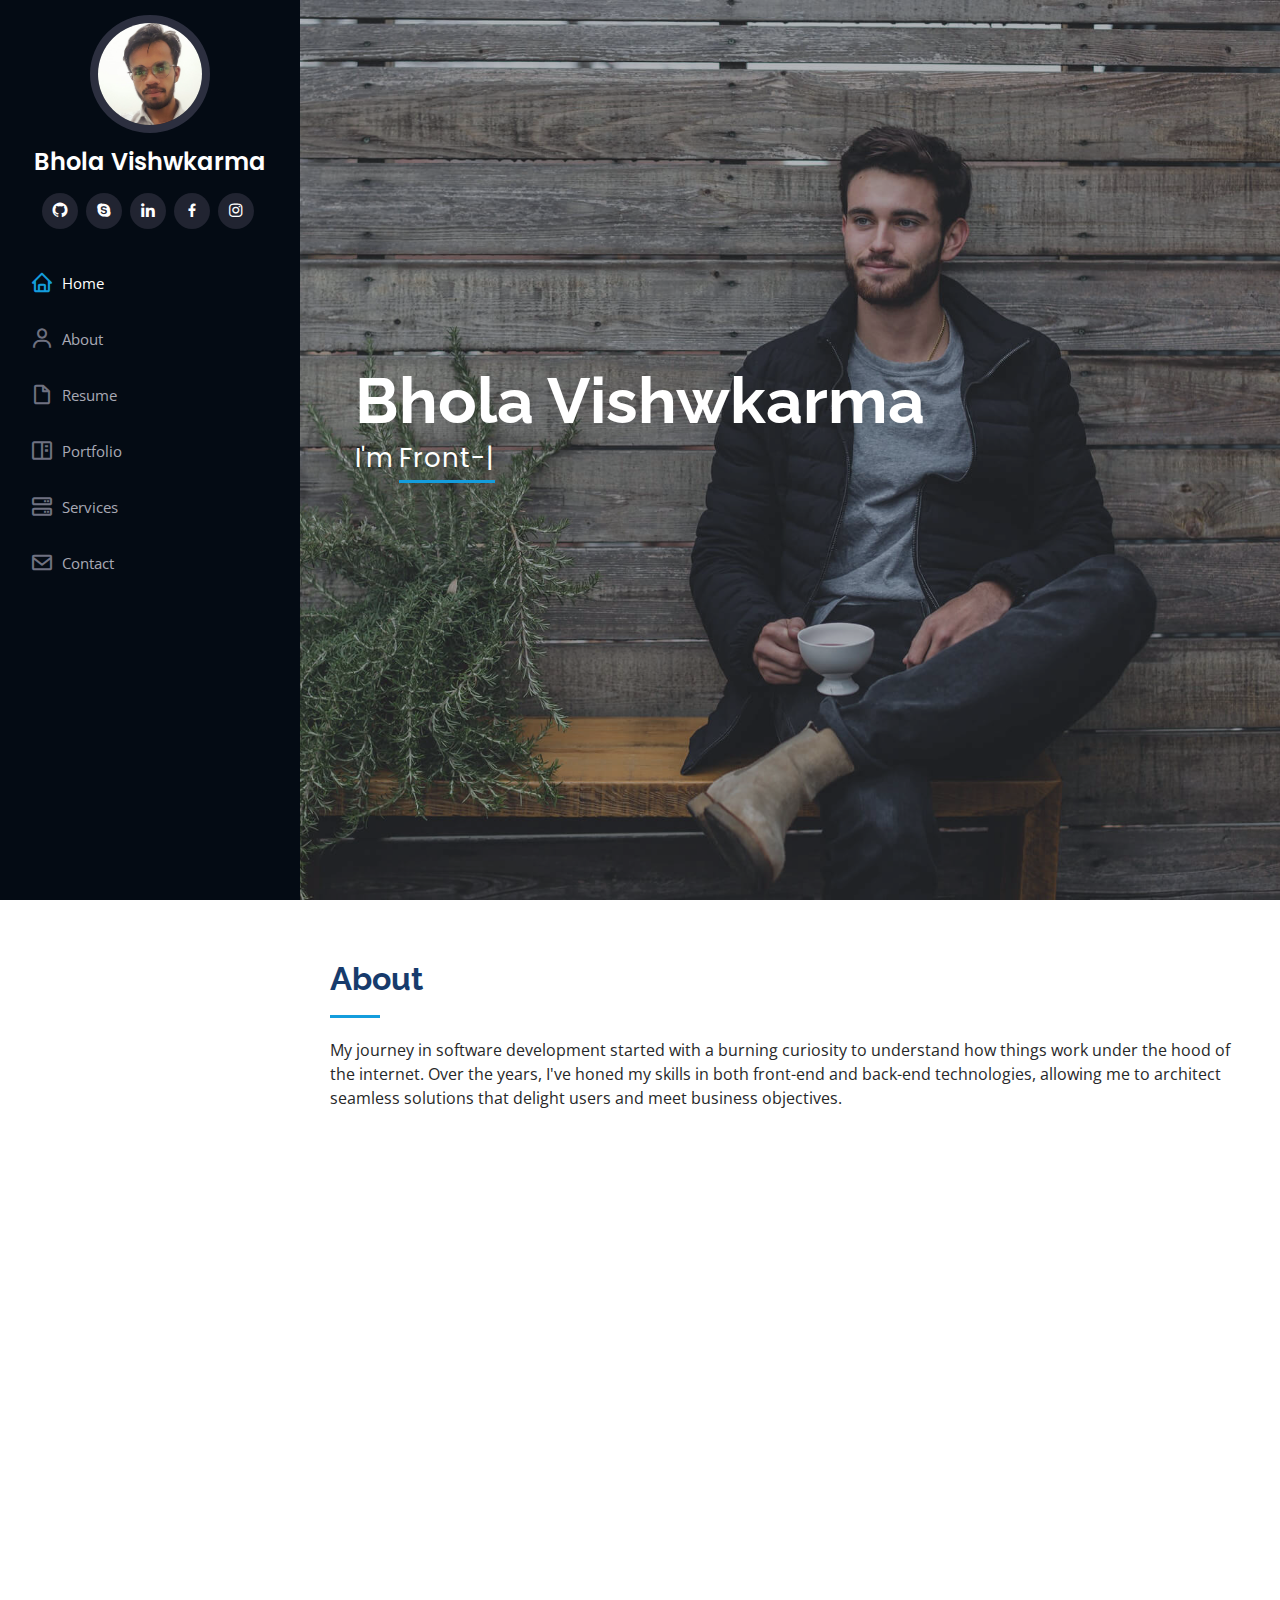
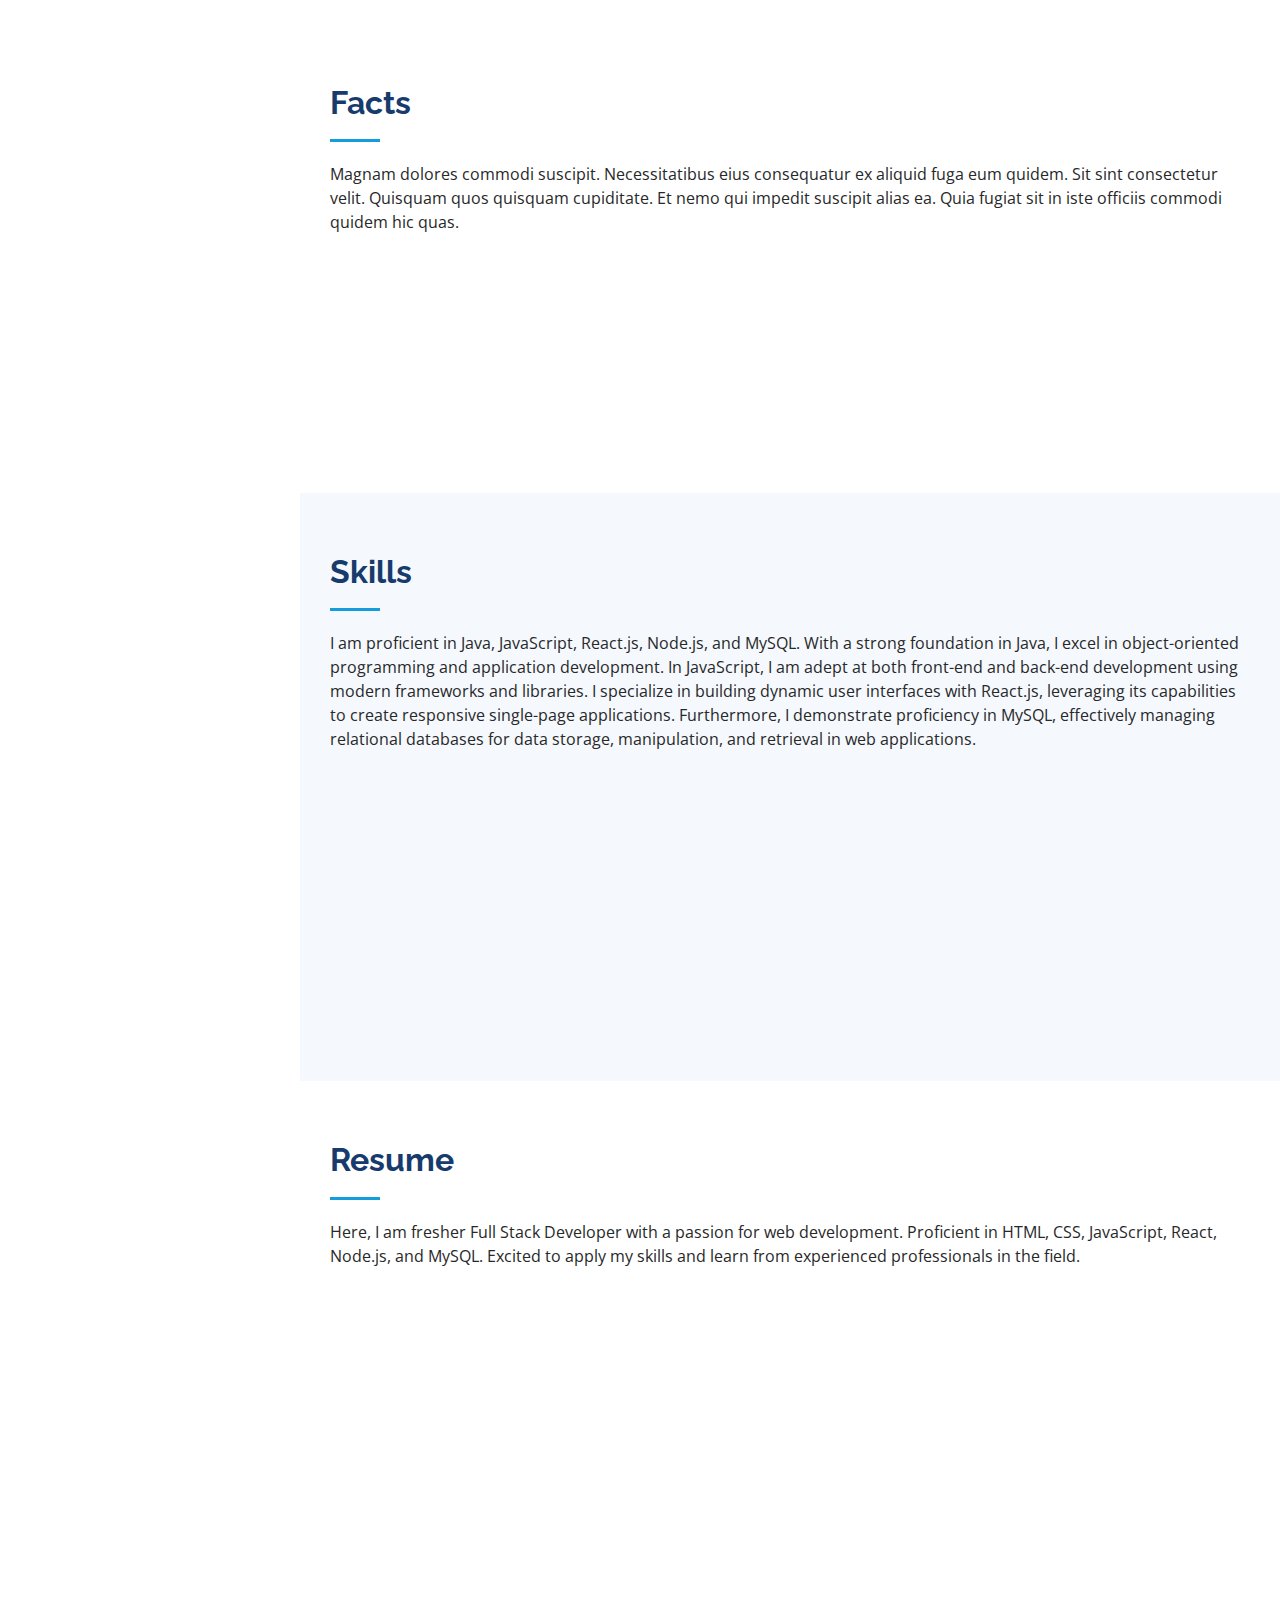
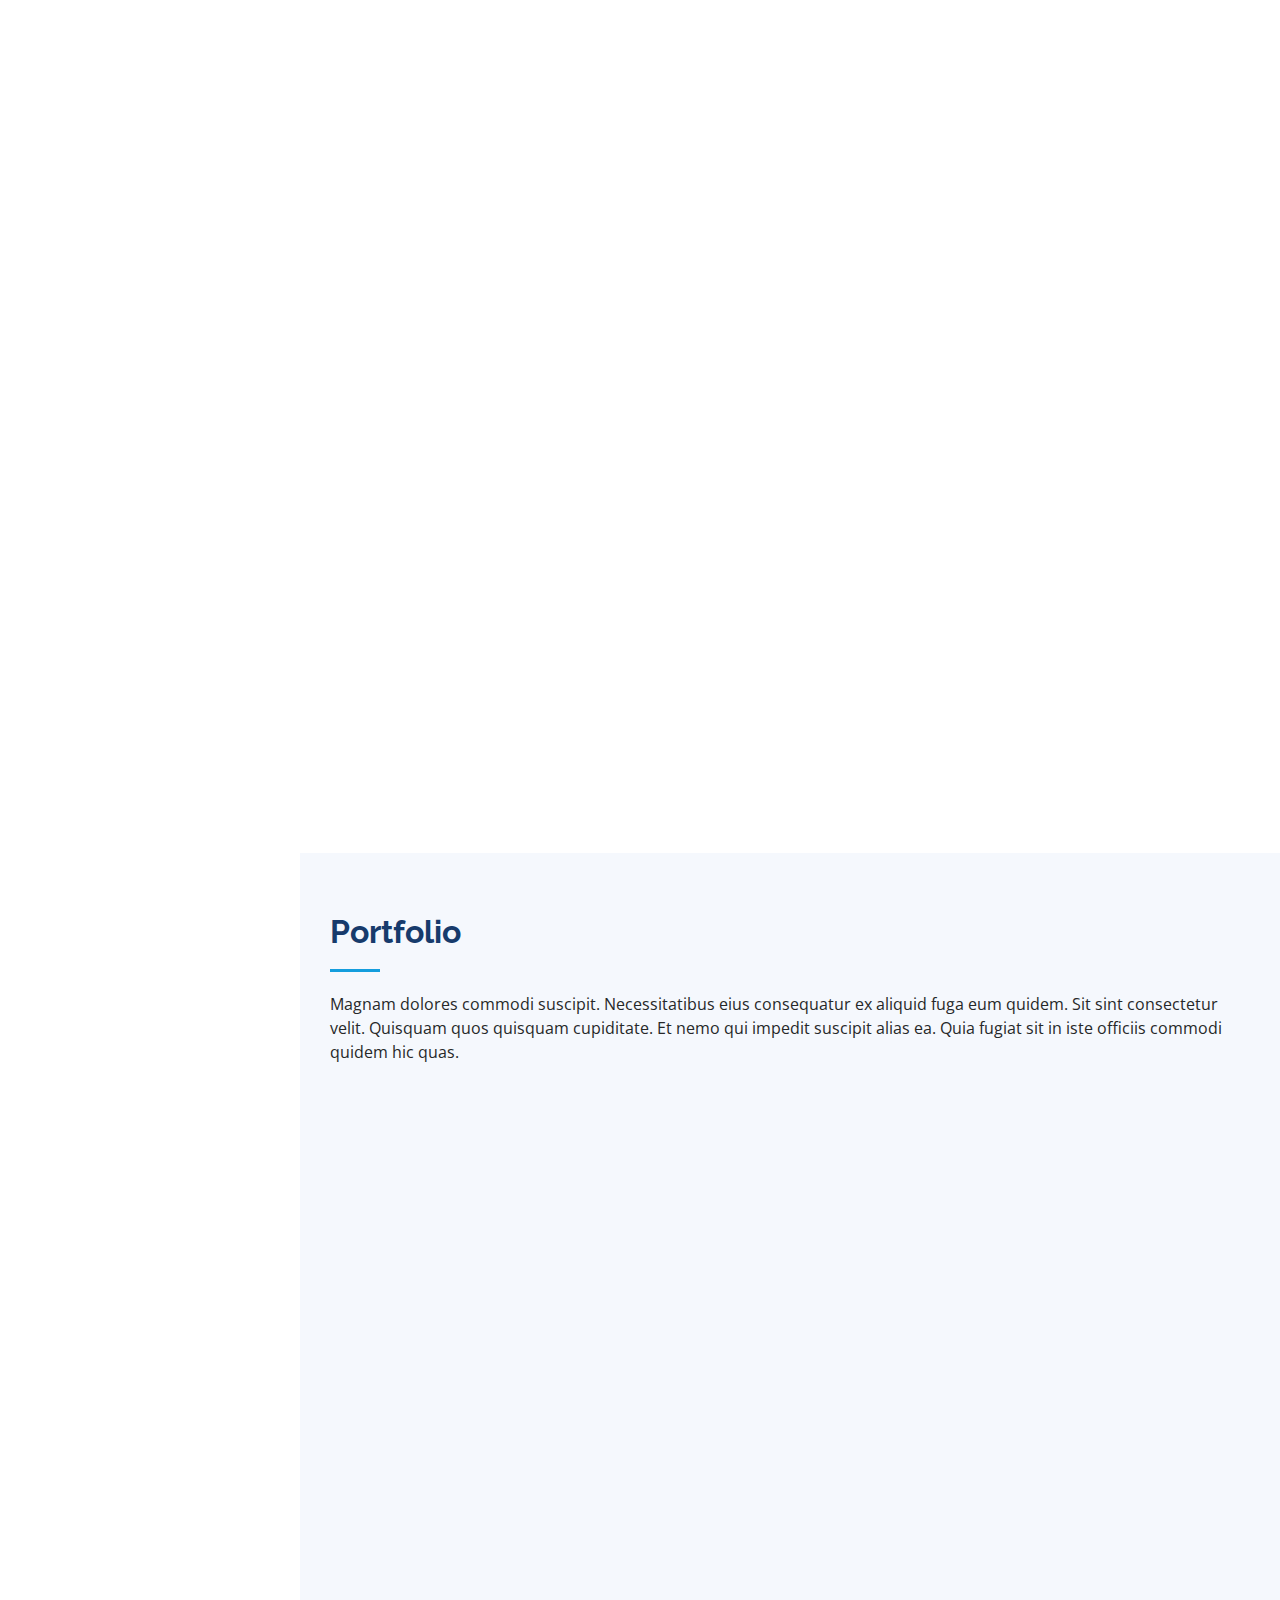
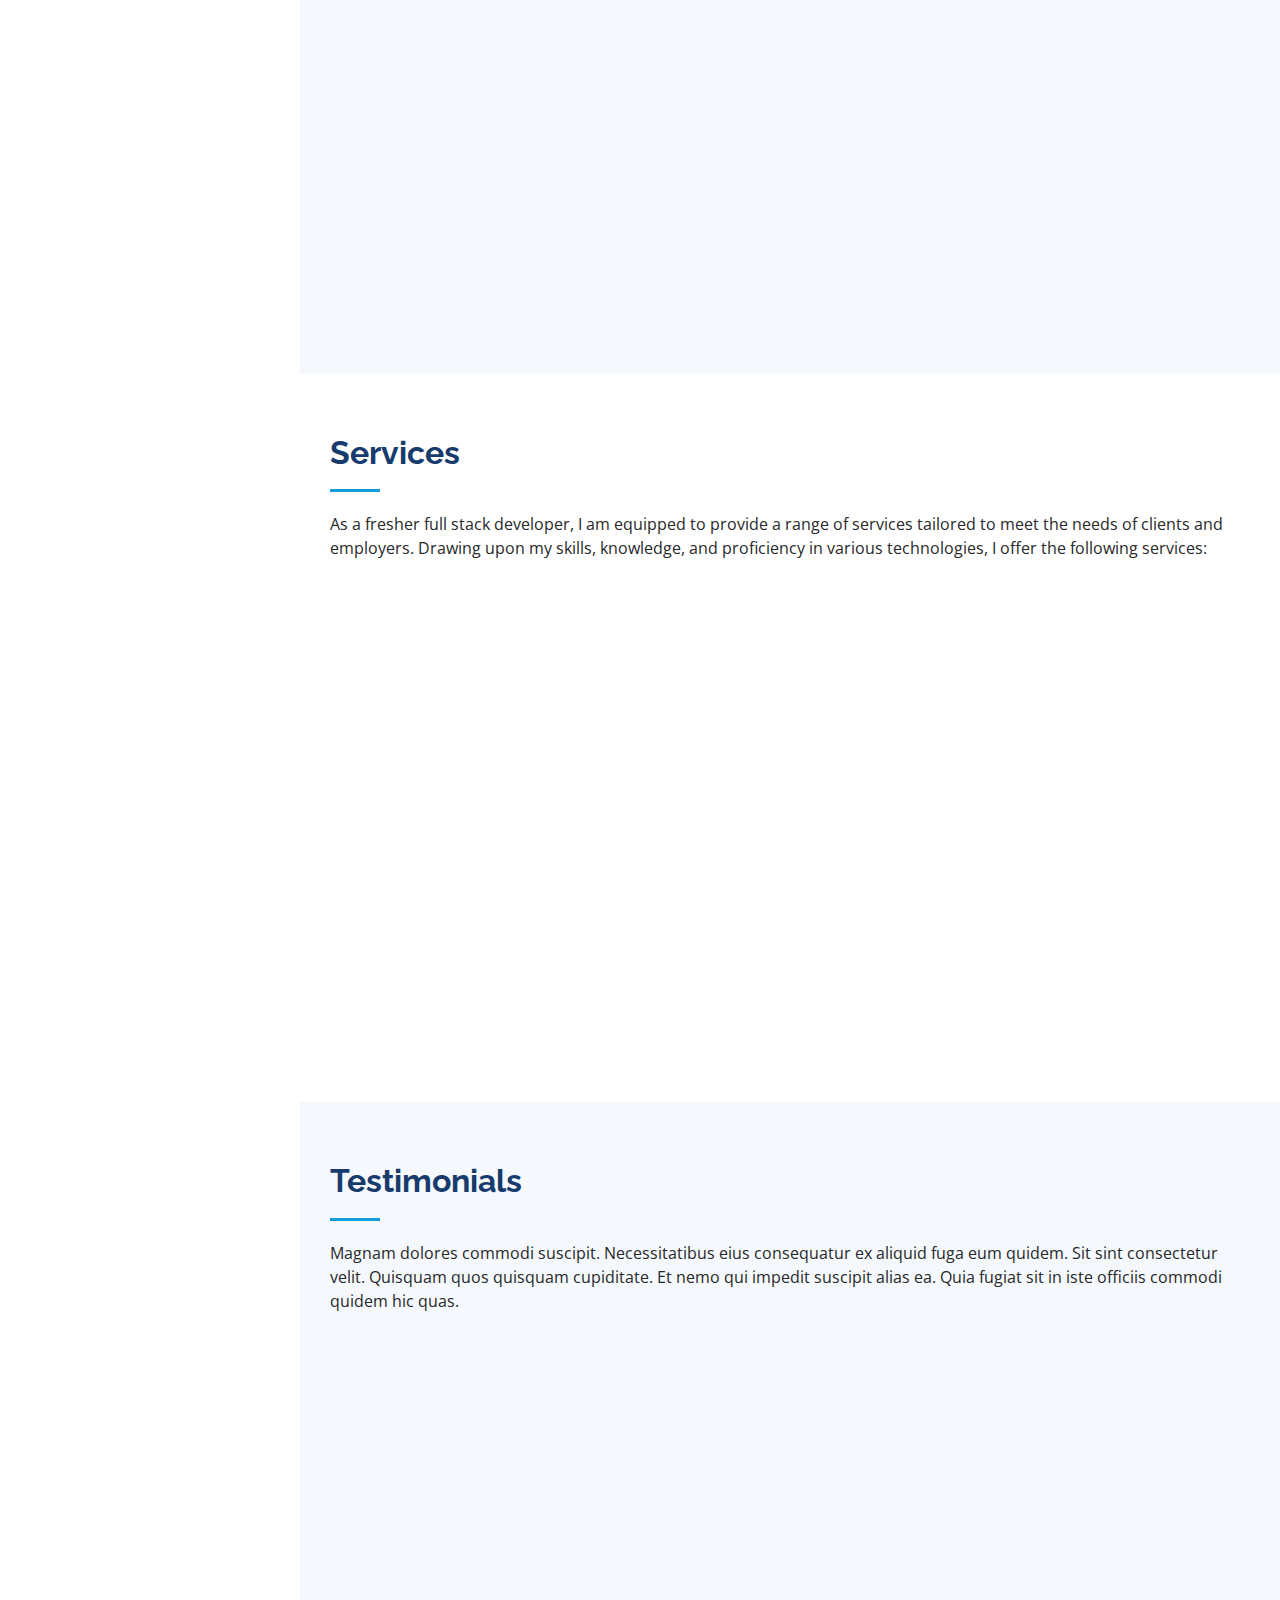
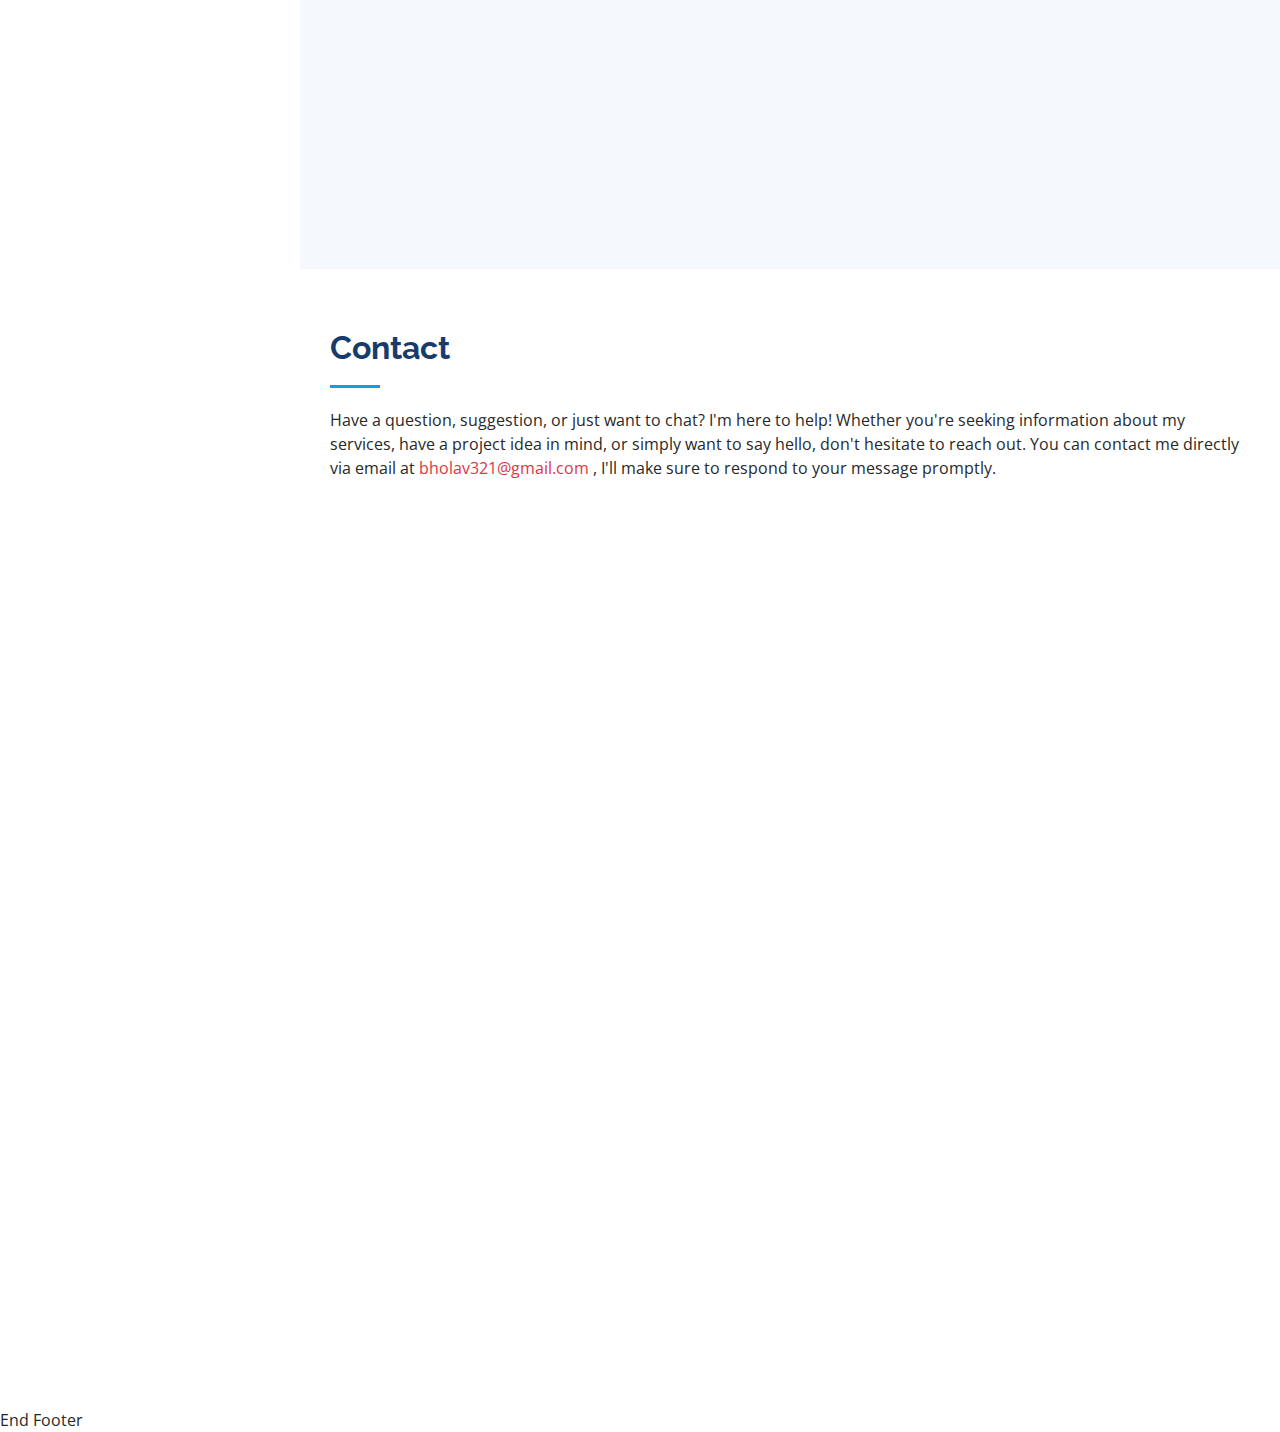
==== index.html @ ffe473f1 "my portfolio" ====
<!DOCTYPE html>
<html lang="en">

<head>
  <meta charset="utf-8">
  <meta content="width=device-width, initial-scale=1.0" name="viewport">

  <title>My Portfolio</title>
  <meta content="" name="description">
  <meta content="" name="keywords">

  <!-- Favicons -->
  <link href="assets/img/favicon.png" rel="icon">
  <link href="assets/img/apple-touch-icon.png" rel="apple-touch-icon">

  <!-- Google Fonts -->
  <link
    href="https://fonts.googleapis.com/css?family=Open+Sans:300,300i,400,400i,600,600i,700,700i|Raleway:300,300i,400,400i,500,500i,600,600i,700,700i|Poppins:300,300i,400,400i,500,500i,600,600i,700,700i"
    rel="stylesheet">

  <!-- Vendor CSS Files -->
  <link href="assets/vendor/aos/aos.css" rel="stylesheet">
  <link href="assets/vendor/bootstrap/css/bootstrap.min.css" rel="stylesheet">
  <link href="assets/vendor/bootstrap-icons/bootstrap-icons.css" rel="stylesheet">
  <link href="assets/vendor/boxicons/css/boxicons.min.css" rel="stylesheet">
  <link href="assets/vendor/glightbox/css/glightbox.min.css" rel="stylesheet">
  <link href="assets/vendor/swiper/swiper-bundle.min.css" rel="stylesheet">

  <!-- Template Main CSS File -->
  <link href="assets/css/style.css" rel="stylesheet">

  <!-- =======================================================
  * Template Name: iPortfolio
  * Updated: Jan 29 2024 with Bootstrap v5.3.2
  * Template URL: https://bootstrapmade.com/iportfolio-bootstrap-portfolio-websites-template/
  * Author: BootstrapMade.com
  * License: https://bootstrapmade.com/license/
  ======================================================== -->
</head>

<body>

  <!-- ======= Mobile nav toggle button ======= -->
  <i class="bi bi-list mobile-nav-toggle d-xl-none"></i>

  <!-- ======= Header ======= -->
  <header id="header">
    <div class="d-flex flex-column">

      <div class="profile">
        <img src="assets/img/WhatsApp Image 2024-02-25 at 11.25.51.jpeg" alt="" class="img-fluid rounded-circle">
        <h1 class="text-light"><a href="index.html">Bhola Vishwkarma</a></h1>
        <div class="social-links mt-3 text-center">
          <a href="https://github.com/bholav321" class="twitter"><i class="bx bxl-github"></i></a>
          <a href="https://join.skype.com/invite/xcR55NhjbP0L" class="google-plus"><i class="bx bxl-skype"></i></a>
          <a href="https://www.linkedin.com/in/bhola-vishwkarma/" class="linkedin"><i class="bx bxl-linkedin"></i></a>
          <a href="https://www.facebook.com/bhola.vishwkarma.92" class="facebook"><i class="bx bxl-facebook"></i></a>
          <a href="#" class="instagram"><i class="bx bxl-instagram"></i></a>
        </div>
      </div>

      <nav id="navbar" class="nav-menu navbar">
        <ul>
          <li><a href="#hero" class="nav-link scrollto active"><i class="bx bx-home"></i> <span>Home</span></a></li>
          <li><a href="#about" class="nav-link scrollto"><i class="bx bx-user"></i> <span>About</span></a></li>
          <li><a href="#resume" class="nav-link scrollto"><i class="bx bx-file-blank"></i> <span>Resume</span></a></li>
          <li><a href="#portfolio" class="nav-link scrollto"><i class="bx bx-book-content"></i>
              <span>Portfolio</span></a></li>
          <li><a href="#services" class="nav-link scrollto"><i class="bx bx-server"></i> <span>Services</span></a></li>
          <li><a href="#contact" class="nav-link scrollto"><i class="bx bx-envelope"></i> <span>Contact</span></a></li>
        </ul>
      </nav><!-- .nav-menu -->
    </div>
  </header><!-- End Header -->

  <!-- ======= Hero Section ======= -->
  <section id="hero" class="d-flex flex-column justify-content-center align-items-center">
    <div class="hero-container" data-aos="fade-in">
      <h1>Bhola Vishwkarma</h1>
      <p>I'm <span class="typed" data-typed-items="Front-end Developer, Back-end Developer, "></span></p>
    </div>
  </section><!-- End Hero -->

  <main id="main">

    <!-- ======= About Section ======= -->
    <section id="about" class="about">
      <div class="container">

        <div class="section-title">
          <h2>About</h2>
          <p>My journey in software development started with a burning curiosity to understand how things work under the
            hood of the internet. Over the years, I've honed my skills in both front-end and back-end technologies,
            allowing me to architect seamless solutions that delight users and meet business objectives.</p>
        </div>

        <div class="row">
          <div class="col-lg-4" data-aos="fade-right">
            <img src="assets/img/WhatsApp Image 2024-02-29 at 11.57.39 (1).jpeg" class="img-fluid" alt="">
          </div>
          <div class="col-lg-8 pt-4 pt-lg-0 content" data-aos="fade-left">
            <h3>UI/UX Designer &amp; Web Developer.</h3>
            <p class="fst-italic">
              On the front-end, I thrive on creating intuitive user interfaces using HTML, CSS, and JavaScript
              frameworks like React.js and Vue.js. I obsess over the finer details of design and user experience,
              ensuring that every pixel and interaction serves a purpose.
            </p>
            <div class="row">
              <div class="col-lg-6">
                <ul>
                  <li><i class="bi bi-chevron-right"></i> <strong>DOB:</strong> <span>25 August 2001</span></li>
                  <li><i class="bi bi-chevron-right"></i> <strong>Website:</strong> <span>www.example.com</span></li>
                  <li><i class="bi bi-chevron-right"></i> <strong>Mobile No. :</strong> <span>+91 8103202647</span></li>
                  <li><i class="bi bi-chevron-right"></i> <strong>City:</strong> <span>Indore, M.P.</span></li>
                </ul>
              </div>
              <div class="col-lg-6">
                <ul>
                  <li><i class="bi bi-chevron-right"></i> <strong>Age:</strong> <span>23</span></li>
                  <li><i class="bi bi-chevron-right"></i> <strong>Degree:</strong> <span>BCA</span></li>
                  <li><i class="bi bi-chevron-right"></i> <strong>PhEmailone:</strong> <span>bholav321@gmail.com</span>
                  </li>
                  <li><i class="bi bi-chevron-right"></i> <strong>Freelance:</strong> <span>Available</span></li>
                </ul>
              </div>
            </div>
            <p>
              Beyond coding, I'm a firm believer in the power of collaboration and continuous learning. I thrive in
              dynamic environments where ideas are shared freely, and feedback is valued. Whether I'm working solo or as
              part of a cross-functional team, I'm committed to delivering high-quality solutions that exceed
              expectations.
            </p>
          </div>
        </div>

      </div>
    </section><!-- End About Section -->

    <!-- ======= Facts Section ======= -->
    <section id="facts" class="facts">
      <div class="container">

        <div class="section-title">
          <h2>Facts</h2>
          <p>Magnam dolores commodi suscipit. Necessitatibus eius consequatur ex aliquid fuga eum quidem. Sit sint
            consectetur velit. Quisquam quos quisquam cupiditate. Et nemo qui impedit suscipit alias ea. Quia fugiat sit
            in iste officiis commodi quidem hic quas.</p>
        </div>

        <div class="row no-gutters">

          <div class="col-lg-3 col-md-6 d-md-flex align-items-md-stretch" data-aos="fade-up">
            <div class="count-box">
              <i class="bi bi-emoji-smile"></i>
              <span data-purecounter-start="0" data-purecounter-end="232" data-purecounter-duration="1"
                class="purecounter"></span>
              <p><strong>Happy Clients</strong> consequuntur quae</p>
            </div>
          </div>

          <div class="col-lg-3 col-md-6 d-md-flex align-items-md-stretch" data-aos="fade-up" data-aos-delay="100">
            <div class="count-box">
              <i class="bi bi-journal-richtext"></i>
              <span data-purecounter-start="0" data-purecounter-end="521" data-purecounter-duration="1"
                class="purecounter"></span>
              <p><strong>Projects</strong> adipisci atque cum quia aut</p>
            </div>
          </div>

          <div class="col-lg-3 col-md-6 d-md-flex align-items-md-stretch" data-aos="fade-up" data-aos-delay="200">
            <div class="count-box">
              <i class="bi bi-headset"></i>
              <span data-purecounter-start="0" data-purecounter-end="1453" data-purecounter-duration="1"
                class="purecounter"></span>
              <p><strong>Hours Of Support</strong> aut commodi quaerat</p>
            </div>
          </div>

          <div class="col-lg-3 col-md-6 d-md-flex align-items-md-stretch" data-aos="fade-up" data-aos-delay="300">
            <div class="count-box">
              <i class="bi bi-people"></i>
              <span data-purecounter-start="0" data-purecounter-end="32" data-purecounter-duration="1"
                class="purecounter"></span>
              <p><strong>Hard Workers</strong> rerum asperiores dolor</p>
            </div>
          </div>

        </div>

      </div>
    </section><!-- End Facts Section -->

    <!-- ======= Skills Section ======= -->
    <section id="skills" class="skills section-bg">
      <div class="container">

        <div class="section-title">
          <h2>Skills</h2>
          <p> I am proficient in Java, JavaScript, React.js, Node.js, and MySQL. With a strong foundation in Java, I
            excel in object-oriented programming and application development. In JavaScript, I am adept at both
            front-end and back-end development using modern frameworks and libraries. I specialize in building dynamic
            user interfaces with React.js, leveraging its capabilities to create responsive single-page applications.
            Furthermore, I demonstrate proficiency in MySQL, effectively managing relational databases for data storage,
            manipulation, and retrieval in web applications.
          </p>
        </div>

        <div class="row skills-content">

          <div class="col-lg-6" data-aos="fade-up">

            <div class="progress">
              <span class="skill">HTML <i class="val">100%</i></span>
              <div class="progress-bar-wrap">
                <div class="progress-bar" role="progressbar" aria-valuenow="100" aria-valuemin="0" aria-valuemax="100">
                </div>
              </div>
            </div>

            <div class="progress">
              <span class="skill">CSS <i class="val">90%</i></span>
              <div class="progress-bar-wrap">
                <div class="progress-bar" role="progressbar" aria-valuenow="90" aria-valuemin="0" aria-valuemax="100">
                </div>
              </div>
            </div>

            <div class="progress">
              <span class="skill">JavaScript <i class="val">75%</i></span>
              <div class="progress-bar-wrap">
                <div class="progress-bar" role="progressbar" aria-valuenow="75" aria-valuemin="0" aria-valuemax="100">
                </div>
              </div>
            </div>
            <div class="progress">
              <span class="skill">NodeJs <i class="val">80%</i></span>
              <div class="progress-bar-wrap">
                <div class="progress-bar" role="progressbar" aria-valuenow="80" aria-valuemin="0" aria-valuemax="100">
                </div>
              </div>
            </div>
          </div>

          <div class="col-lg-6" data-aos="fade-up" data-aos-delay="100">

            <div class="progress">
              <span class="skill">Java <i class="val">80%</i></span>
              <div class="progress-bar-wrap">
                <div class="progress-bar" role="progressbar" aria-valuenow="80" aria-valuemin="0" aria-valuemax="100">
                </div>
              </div>
            </div>

            <div class="progress">
              <span class="skill">MySQL <i class="val">90%</i></span>
              <div class="progress-bar-wrap">
                <div class="progress-bar" role="progressbar" aria-valuenow="90" aria-valuemin="0" aria-valuemax="100">
                </div>
              </div>
            </div>

            <div class="progress">
              <span class="skill">MongoDB <i class="val">55%</i></span>
              <div class="progress-bar-wrap">
                <div class="progress-bar" role="progressbar" aria-valuenow="55" aria-valuemin="0" aria-valuemax="100">
                </div>
              </div>
            </div>
            <div class="progress">
              <span class="skill">ReactJS <i class="val">90%</i></span>
              <div class="progress-bar-wrap">
                <div class="progress-bar" role="progressbar" aria-valuenow="90" aria-valuemin="0" aria-valuemax="100">
                </div>
              </div>

            </div>

          </div>

        </div>
    </section><!-- End Skills Section -->

    <!-- ======= Resume Section ======= -->
    <section id="resume" class="resume">
      <div class="container">

        <div class="section-title">
          <h2>Resume</h2>
          <p>
            Here, I am fresher Full Stack Developer with a passion for web development. Proficient in HTML, CSS,
            JavaScript, React, Node.js, and MySQL. Excited to apply my skills and learn from experienced professionals
            in the field.</p>
        </div>

        <div class="row">
          <div class="col-lg-6" data-aos="fade-up">
            <h3 class="resume-title">Sumary</h3>
            <div class="resume-item pb-0">
              <h4>Bhola Vishwkarma</h4>
              <p><em>Hello! 👋 I'm Bhola Vishwkarma, passionate about technology and eager to dive into full stack
                  development. With a background in various programming languages, I'm ready to learn and grow in this
                  field.</em></p>
              <ul>
                <li>Marimata Square, Indore</li>
                <li>8103202647</li>
                <li>bholav321@gmail.com</li>
              </ul>
            </div>

            <h3 class="resume-title">Education</h3>
            <div class="resume-item">
              <h4>Bachelor of Computer Application </h4>
              <h5>2020 - 2023</h5>
              <p><em>Rukmadevi Pannalal Ladda Maheshwari College</em></p>
              <p>Throughout my BCA program, I have acquired a comprehensive understanding of core computer science
                principles, programming languages, database management, software engineering, web development, and more.
                The curriculum not only provided me with theoretical knowledge but also equipped me with practical
                skills through hands-on projects, internships, and industrial training programs.</p>
            </div>
            <div class="resume-item">
              <h4>Higher Secondar Education</h4>
              <h5>2018 - 2019</h5>
              <p><em>Government Nutan Higher Secondary School</em></p>
              <p>I successfully completed my 12th grade education with Physics, Chemistry, and Mathematics (PCM) as my
                core subjects. Throughout my academic journey, I demonstrated a strong aptitude and passion for the
                sciences and mathematics, consistently achieving commendable results in these subjects.</p>
            </div>
          </div>
          <div class="col-lg-6" data-aos="fade-up" data-aos-delay="100">
            <h3 class="resume-title">Professional Experience</h3>
            <div class="resume-item">
              <h4>InfoBeans Foundation Trainee</h4>
              <h5>May-2023 to May-2024</h5>
              <p><em>RajMohalla, Indore </em></p>
              <ul>
                <li>Currently undergoing training as a Trainee at Infobeans, where I am honing my skills in various
                  technical domains.</li>
                <li>Proficient in Java, JavaScript, React.js, Node.js, MySQL, and other technologies essential for
                  modern web development. </li>
                <li>Developed hands-on experience in building dynamic and interactive web applications using React.js
                  and Node.js.</li>
                <li>Experienced in database management and manipulation with MySQL, ensuring efficient data storage and
                  retrieval.</li>
                <li>Passionate about continuous learning and staying updated with the latest advancements in technology
                  to enhance my skills and capabilities.</li>
              </ul>
            </div>
            <div class="resume-item">
              <h4>Gift Gallery Project</h4>
              <h5>April-2024 - May-2024</h5>
              <p><em>Stepping Stone Advertising, New York, NY</em></p>
              <ul>
                <li>Developed a Gift Gallery E-commerce web application</li>
                <li>Users can explore an extensive collection of products ranging from gifts for birthdays,
                  anniversaries, festivals, and other special occasions.
                  The cart feature enables users to review their selections, adjust quantities, and remove items before
                  proceeding to checkout.
                </li>
                <li>Admins have access to a dashboard where they can easily add new products and category to the
                  platform.</li>
                <li>Delivery personnel receive notifications or access to a dedicated mobile app or dashboard listing
                  orders assigned to them for delivery.</li>
              </ul>
            </div>
          </div>
        </div>

      </div>
    </section><!-- End Resume Section -->

    <!-- ======= Portfolio Section ======= -->
    <section id="portfolio" class="portfolio section-bg">
      <div class="container">

        <div class="section-title">
          <h2>Portfolio</h2>
          <p>Magnam dolores commodi suscipit. Necessitatibus eius consequatur ex aliquid fuga eum quidem. Sit sint
            consectetur velit. Quisquam quos quisquam cupiditate. Et nemo qui impedit suscipit alias ea. Quia fugiat sit
            in iste officiis commodi quidem hic quas.</p>
        </div>

        <div class="row" data-aos="fade-up">
          <div class="col-lg-12 d-flex justify-content-center">
            <ul id="portfolio-flters">
              <li data-filter="*" class="filter-active">All</li>
              <li data-filter=".filter-app">App</li>
              <li data-filter=".filter-card">Card</li>
              <li data-filter=".filter-web">Web</li>
            </ul>
          </div>
        </div>

        <div class="row portfolio-container" data-aos="fade-up" data-aos-delay="100">

          <div class="col-lg-4 col-md-6 portfolio-item filter-app">
            <div class="portfolio-wrap">
              <img src="assets/img/portfolio/portfolio-1.jpg" class="img-fluid" alt="">
              <div class="portfolio-links">
                <a href="assets/img/portfolio/portfolio-1.jpg" data-gallery="portfolioGallery"
                  class="portfolio-lightbox" title="App 1"><i class="bx bx-plus"></i></a>
                <a href="portfolio-details.html" title="More Details"><i class="bx bx-link"></i></a>
              </div>
            </div>
          </div>

          <div class="col-lg-4 col-md-6 portfolio-item filter-web">
            <div class="portfolio-wrap">
              <img src="assets/img/portfolio/web1.png" class="img-fluid" alt="">
              <div class="portfolio-links">
                <a href="assets/img/portfolio/web1.png" data-gallery="portfolioGallery" class="portfolio-lightbox"
                  title="Web 1"><i class="bx bx-plus"></i></a>
                <a href="portfolio-details.html" title="More Details"><i class="bx bx-link"></i></a>
              </div>
            </div>
          </div>

          <div class="col-lg-4 col-md-6 portfolio-item filter-app">
            <div class="portfolio-wrap">
              <img src="assets/img/portfolio/portfolio-3.jpg" class="img-fluid" alt="">
              <div class="portfolio-links">
                <a href="assets/img/portfolio/portfolio-3.jpg" data-gallery="portfolioGallery"
                  class="portfolio-lightbox" title="App 2"><i class="bx bx-plus"></i></a>
                <a href="portfolio-details.html" title="More Details"><i class="bx bx-link"></i></a>
              </div>
            </div>
          </div>

          <div class="col-lg-4 col-md-6 portfolio-item filter-card">
            <div class="portfolio-wrap">
              <img src="assets/img/portfolio/portfolio-4.jpg" class="img-fluid" alt="">
              <div class="portfolio-links">
                <a href="assets/img/portfolio/portfolio-4.jpg" data-gallery="portfolioGallery"
                  class="portfolio-lightbox" title="Card 2"><i class="bx bx-plus"></i></a>
                <a href="portfolio-details.html" title="More Details"><i class="bx bx-link"></i></a>
              </div>
            </div>
          </div>

          <div class="col-lg-4 col-md-6 portfolio-item filter-web">
            <div class="portfolio-wrap">
              <img src="assets/img/portfolio/web2.png" class="img-fluid" alt="">
              <div class="portfolio-links">
                <a href="assets/img/portfolio/web2.png" data-gallery="portfolioGallery" class="portfolio-lightbox"
                  title="Web 2"><i class="bx bx-plus"></i></a>
                <a href="portfolio-details.html" title="More Details"><i class="bx bx-link"></i></a>
              </div>
            </div>
          </div>

          <div class="col-lg-4 col-md-6 portfolio-item filter-app">
            <div class="portfolio-wrap">
              <img src="assets/img/portfolio/portfolio-6.jpg" class="img-fluid" alt="">
              <div class="portfolio-links">
                <a href="assets/img/portfolio/portfolio-6.jpg" data-gallery="portfolioGallery"
                  class="portfolio-lightbox" title="App 3"><i class="bx bx-plus"></i></a>
                <a href="portfolio-details.html" title="More Details"><i class="bx bx-link"></i></a>
              </div>
            </div>
          </div>

          <div class="col-lg-4 col-md-6 portfolio-item filter-card">
            <div class="portfolio-wrap">
              <img src="assets/img/portfolio/portfolio-7.jpg" class="img-fluid" alt="">
              <div class="portfolio-links">
                <a href="assets/img/portfolio/portfolio-7.jpg" data-gallery="portfolioGallery"
                  class="portfolio-lightbox" title="Card 1"><i class="bx bx-plus"></i></a>
                <a href="portfolio-details.html" title="More Details"><i class="bx bx-link"></i></a>
              </div>
            </div>
          </div>

          <div class="col-lg-4 col-md-6 portfolio-item filter-card">
            <div class="portfolio-wrap">
              <img src="assets/img/portfolio/portfolio-8.jpg" class="img-fluid" alt="">
              <div class="portfolio-links">
                <a href="assets/img/portfolio/portfolio-8.jpg" data-gallery="portfolioGallery"
                  class="portfolio-lightbox" title="Card 3"><i class="bx bx-plus"></i></a>
                <a href="portfolio-details.html" title="More Details"><i class="bx bx-link"></i></a>
              </div>
            </div>
          </div>

          <div class="col-lg-4 col-md-6 portfolio-item filter-web">
            <div class="portfolio-wrap">
              <img src="assets/img/portfolio/portfolio-9.jpg" class="img-fluid" alt="">
              <div class="portfolio-links">
                <a href="assets/img/portfolio/portfolio-9.jpg" data-gallery="portfolioGallery"
                  class="portfolio-lightbox" title="Web 3"><i class="bx bx-plus"></i></a>
                <a href="portfolio-details.html" title="More Details"><i class="bx bx-link"></i></a>
              </div>
            </div>
          </div>

        </div>

      </div>
    </section><!-- End Portfolio Section -->

    <!-- ======= Services Section ======= -->
    <section id="services" class="services">
      <div class="container">

        <div class="section-title">
          <h2>Services</h2>
          <p>As a fresher full stack developer, I am equipped to provide a range of services tailored to meet the needs of clients and employers. Drawing upon my skills, knowledge, and proficiency in various technologies, I offer the following services:</p>
        </div>

        <div class="row">
          <div class="col-lg-4 col-md-6 icon-box" data-aos="fade-up">
            <div class="icon"><i class="bi bi-briefcase"></i></div>
            <h4 class="title"><a href="">Website Development</a></h4>
            <p class="description">Create static or dynamic websites for clients using front-end technologies like HTML, CSS, JavaScript and back-end technologies like Node.js.</p>
          </div>
          <div class="col-lg-4 col-md-6 icon-box" data-aos="fade-up" data-aos-delay="100">
            <div class="icon"><i class="bi bi-card-checklist"></i></div>
            <h4 class="title"><a href="">Web Application Development</a></h4>
            <p class="description">Build interactive web applications using frameworks like React.js for the front end and frameworks like Express.js, NodeJs for the back end.</p>
          </div>
          <div class="col-lg-4 col-md-6 icon-box" data-aos="fade-up" data-aos-delay="200">
            <div class="icon"><i class="bi bi-bar-chart"></i></div>
            <h4 class="title"><a href="">E-commerce Solutions</a></h4>
            <p class="description">Develop e-commerce websites or integrate e-commerce functionality into existing websites using platforms like WooCommerce, Shopify, or custom-built solutions.</p>
          </div>
          <div class="col-lg-4 col-md-6 icon-box" data-aos="fade-up" data-aos-delay="300">
            <div class="icon"><i class="bi bi-binoculars"></i></div>
            <h4 class="title"><a href="">Database Design and Management</a></h4>
            <p class="description">Design, implement, and manage databases using SQL or NoSQL databases such as MySQL, PostgreSQL or MongoDB</p>
          </div>
          <div class="col-lg-4 col-md-6 icon-box" data-aos="fade-up" data-aos-delay="400">
            <div class="icon"><i class="bi bi-brightness-high"></i></div>
            <h4 class="title"><a href="">API Development</a></h4>
            <p class="description">Create RESTful or GraphQL APIs to enable communication between different parts of a web application or to integrate third-party services.</p>
          </div>
          <div class="col-lg-4 col-md-6 icon-box" data-aos="fade-up" data-aos-delay="500">
            <div class="icon"><i class="bi bi-calendar4-week"></i></div>
            <h4 class="title"><a href="">Testing and Quality Assurance</a></h4>
            <p class="description">Perform testing and debugging of web applications to ensure they meet quality standards and are free of bugs and errors.</p>
          </div>
        </div>

      </div>
    </section><!-- End Services Section -->

    <!-- ======= Testimonials Section ======= -->
    <section id="testimonials" class="testimonials section-bg">
      <div class="container">

        <div class="section-title">
          <h2>Testimonials</h2>
          <p>Magnam dolores commodi suscipit. Necessitatibus eius consequatur ex aliquid fuga eum quidem. Sit sint
            consectetur velit. Quisquam quos quisquam cupiditate. Et nemo qui impedit suscipit alias ea. Quia fugiat sit
            in iste officiis commodi quidem hic quas.</p>
        </div>

        <div class="testimonials-slider swiper" data-aos="fade-up" data-aos-delay="100">
          <div class="swiper-wrapper">

            <div class="swiper-slide">
              <div class="testimonial-item" data-aos="fade-up">
                <p>
                  <i class="bx bxs-quote-alt-left quote-icon-left"></i>
                  Proin iaculis purus consequat sem cure digni ssim donec porttitora entum suscipit rhoncus. Accusantium
                  quam, ultricies eget id, aliquam eget nibh et. Maecen aliquam, risus at semper.
                  <i class="bx bxs-quote-alt-right quote-icon-right"></i>
                </p>
                <img src="assets/img/testimonials/testimonials-1.jpg" class="testimonial-img" alt="">
                <h3>Saul Goodman</h3>
                <h4>Ceo &amp; Founder</h4>
              </div>
            </div><!-- End testimonial item -->

            <div class="swiper-slide">
              <div class="testimonial-item" data-aos="fade-up" data-aos-delay="100">
                <p>
                  <i class="bx bxs-quote-alt-left quote-icon-left"></i>
                  Export tempor illum tamen malis malis eram quae irure esse labore quem cillum quid cillum eram malis
                  quorum velit fore eram velit sunt aliqua noster fugiat irure amet legam anim culpa.
                  <i class="bx bxs-quote-alt-right quote-icon-right"></i>
                </p>
                <img src="assets/img/testimonials/testimonials-2.jpg" class="testimonial-img" alt="">
                <h3>Sara Wilsson</h3>
                <h4>Designer</h4>
              </div>
            </div><!-- End testimonial item -->

            <div class="swiper-slide">
              <div class="testimonial-item" data-aos="fade-up" data-aos-delay="200">
                <p>
                  <i class="bx bxs-quote-alt-left quote-icon-left"></i>
                  Enim nisi quem export duis labore cillum quae magna enim sint quorum nulla quem veniam duis minim
                  tempor labore quem eram duis noster aute amet eram fore quis sint minim.
                  <i class="bx bxs-quote-alt-right quote-icon-right"></i>
                </p>
                <img src="assets/img/testimonials/testimonials-3.jpg" class="testimonial-img" alt="">
                <h3>Jena Karlis</h3>
                <h4>Store Owner</h4>
              </div>
            </div><!-- End testimonial item -->

            <div class="swiper-slide">
              <div class="testimonial-item" data-aos="fade-up" data-aos-delay="300">
                <p>
                  <i class="bx bxs-quote-alt-left quote-icon-left"></i>
                  Fugiat enim eram quae cillum dolore dolor amet nulla culpa multos export minim fugiat minim velit
                  minim dolor enim duis veniam ipsum anim magna sunt elit fore quem dolore labore illum veniam.
                  <i class="bx bxs-quote-alt-right quote-icon-right"></i>
                </p>
                <img src="assets/img/testimonials/testimonials-4.jpg" class="testimonial-img" alt="">
                <h3>Matt Brandon</h3>
                <h4>Freelancer</h4>
              </div>
            </div><!-- End testimonial item -->

            <div class="swiper-slide">
              <div class="testimonial-item" data-aos="fade-up" data-aos-delay="400">
                <p>
                  <i class="bx bxs-quote-alt-left quote-icon-left"></i>
                  Quis quorum aliqua sint quem legam fore sunt eram irure aliqua veniam tempor noster veniam enim culpa
                  labore duis sunt culpa nulla illum cillum fugiat legam esse veniam culpa fore nisi cillum quid.
                  <i class="bx bxs-quote-alt-right quote-icon-right"></i>
                </p>
                <img src="assets/img/testimonials/testimonials-5.jpg" class="testimonial-img" alt="">
                <h3>John Larson</h3>
                <h4>Entrepreneur</h4>
              </div>
            </div><!-- End testimonial item -->

          </div>
          <div class="swiper-pagination"></div>
        </div>

      </div>
    </section><!-- End Testimonials Section -->

    <!-- ======= Contact Section ======= -->
    <section id="contact" class="contact">
      <div class="container">

        <div class="section-title">
          <h2>Contact</h2>
          <p>Have a question, suggestion, or just want to chat? I'm here to help! Whether you're seeking information
            about my services, have a project idea in mind, or simply want to say hello, don't hesitate to reach out.
            You can contact me directly via email at <span class="text-danger">bholav321@gmail.com</span> , I'll make sure to respond to your message promptly.
          </p>
        </div>

        <div class="row" data-aos="fade-in">

          <div class="col-lg-5 d-flex align-items-stretch">
            <div class="info">
              <div class="address">
                <i class="bi bi-geo-alt"></i>
                <h4>Location:</h4>
                <p>Marimata Square, Indore</p>
              </div>

              <div class="email">
                <i class="bi bi-envelope"></i>
                <h4>Email:</h4>
                <p>bholav321@gmail.com</p>
              </div>

              <div class="phone">
                <i class="bi bi-phone"></i>
                <h4>Call:</h4>
                <p>+91 9179990897</p>
              </div>

              <iframe
                src="https://www.google.com/maps/embed?pb=!1m18!1m12!1m3!1d14719.958929229828!2d75.843210532863!3d22.728623011633182!2m3!1f0!2f0!3f0!3m2!1i1024!2i768!4f13.1!3m3!1m2!1s0x3962fd77d4fefb53%3A0xc9460c4705f05626!2sMari%20Mata%20Square%2C%20Indore%2C%20Madhya%20Pradesh!5e0!3m2!1sen!2sin!4v1707972132703!5m2!1sen!2sin"
                width="600" height="450" style="border:0;" allowfullscreen="" loading="lazy"
                referrerpolicy="no-referrer-when-downgrade"></iframe>
            </div>

          </div>

          <div class="col-lg-7 mt-5 mt-lg-0 d-flex align-items-stretch">
            <form action="contact.php" method="post" role="form" class="php-email-form">
              <!-- Your form fields -->
              <div class="row">
                <div class="form-group col-md-6">
                  <label for="name">Your Name</label>
                  <input type="text" name="name" class="form-control" id="name" required>
                </div>
                <div class="form-group col-md-6">
                  <label for="email">Your Email</label>
                  <input type="email" class="form-control" name="email" id="email" required>
                </div>
              </div>
              <div class="form-group">
                <label for="subject">Subject</label>
                <input type="text" class="form-control" name="subject" id="subject" required />
              </div>
              <div class="form-group">
                <label for="message">Message</label>
                <textarea class="form-control" name="message" id="message" rows="10" required></textarea>
              </div>
              <div class="my-3">
                <div class="loading">Loading</div>
                <div class="error-message"></div>
                <div class="sent-message">Your message has been sent. Thank you!</div>
              </div>
              <div class="text-center"><button type="submit">Send Message</button></div>
            </form>

          </div>


        </div>

      </div>
    </section><!-- End Contact Section -->

  </main><!-- End #main -->

  <!-- ======= Footer ======= -->
  <footer id="footer">
    <!-- <div class="container">
      <div class="copyright">
        &copy; Copyright <strong><span>iPortfolio</span></strong>
      </div>
      <div class="credits"> -->
    <!-- All the links in the footer should remain intact. -->
    <!-- You can delete the links only if you purchased the pro version. -->
    <!-- Licensing information: https://bootstrapmade.com/license/ -->
    <!-- Purchase the pro version with working PHP/AJAX contact form: https://bootstrapmade.com/iportfolio-bootstrap-portfolio-websites-template/ -->
    <!-- Designed by <a href="https://bootstrapmade.com/">BootstrapMade</a>
      </div>
    </div> -->
  </footer>End Footer

  <a href="#" class="back-to-top d-flex align-items-center justify-content-center"><i
      class="bi bi-arrow-up-short"></i></a>

  <!-- Vendor JS Files -->
  <script src="assets/vendor/purecounter/purecounter_vanilla.js"></script>
  <script src="assets/vendor/aos/aos.js"></script>
  <script src="assets/vendor/bootstrap/js/bootstrap.bundle.min.js"></script>
  <script src="assets/vendor/glightbox/js/glightbox.min.js"></script>
  <script src="assets/vendor/isotope-layout/isotope.pkgd.min.js"></script>
  <script src="assets/vendor/swiper/swiper-bundle.min.js"></script>
  <script src="assets/vendor/typed.js/typed.umd.js"></script>
  <script src="assets/vendor/waypoints/noframework.waypoints.js"></script>
  <script src="assets/vendor/php-email-form/validate.js"></script>

  <!-- Template Main JS File -->
  <script src="assets/js/main.js"></script>
  <script>
    function sendMessage() {
      const name = document.getElementById('name').value;
      const email = document.getElementById('email').value;
      const subject = document.getElementById('subject').value;
      const message = document.getElementById('message').value;

      const formData = new FormData();
      formData.append('name', name);
      formData.append('email', email);
      formData.append('subject', subject);
      formData.append('message', message);

      fetch('contact.php', {
        method: 'POST',
        body: formData
      })
        .then(response => {
          if (response.ok) {
            return response.text();
          } else {
            throw new Error('Network response was not ok');
          }
        })
        .then(data => {
          // Handle response from server
          if (data === 'success') {
            showSuccessMessage();
          } else {
            showErrorMessage();
          }
        })
        .catch(error => {
          console.error('There was a problem with the fetch operation:', error);
          showErrorMessage();
        });
    }

    function showSuccessMessage() {
      // Display success message to the user
      // You can customize this based on your UI
      console.log('Your message has been sent. Thank you!');
    }

    function showErrorMessage() {
      // Display error message to the user
      // You can customize this based on your UI
      console.error('There was an error sending your message. Please try again.');
    }

  </script>
</body>

</html>
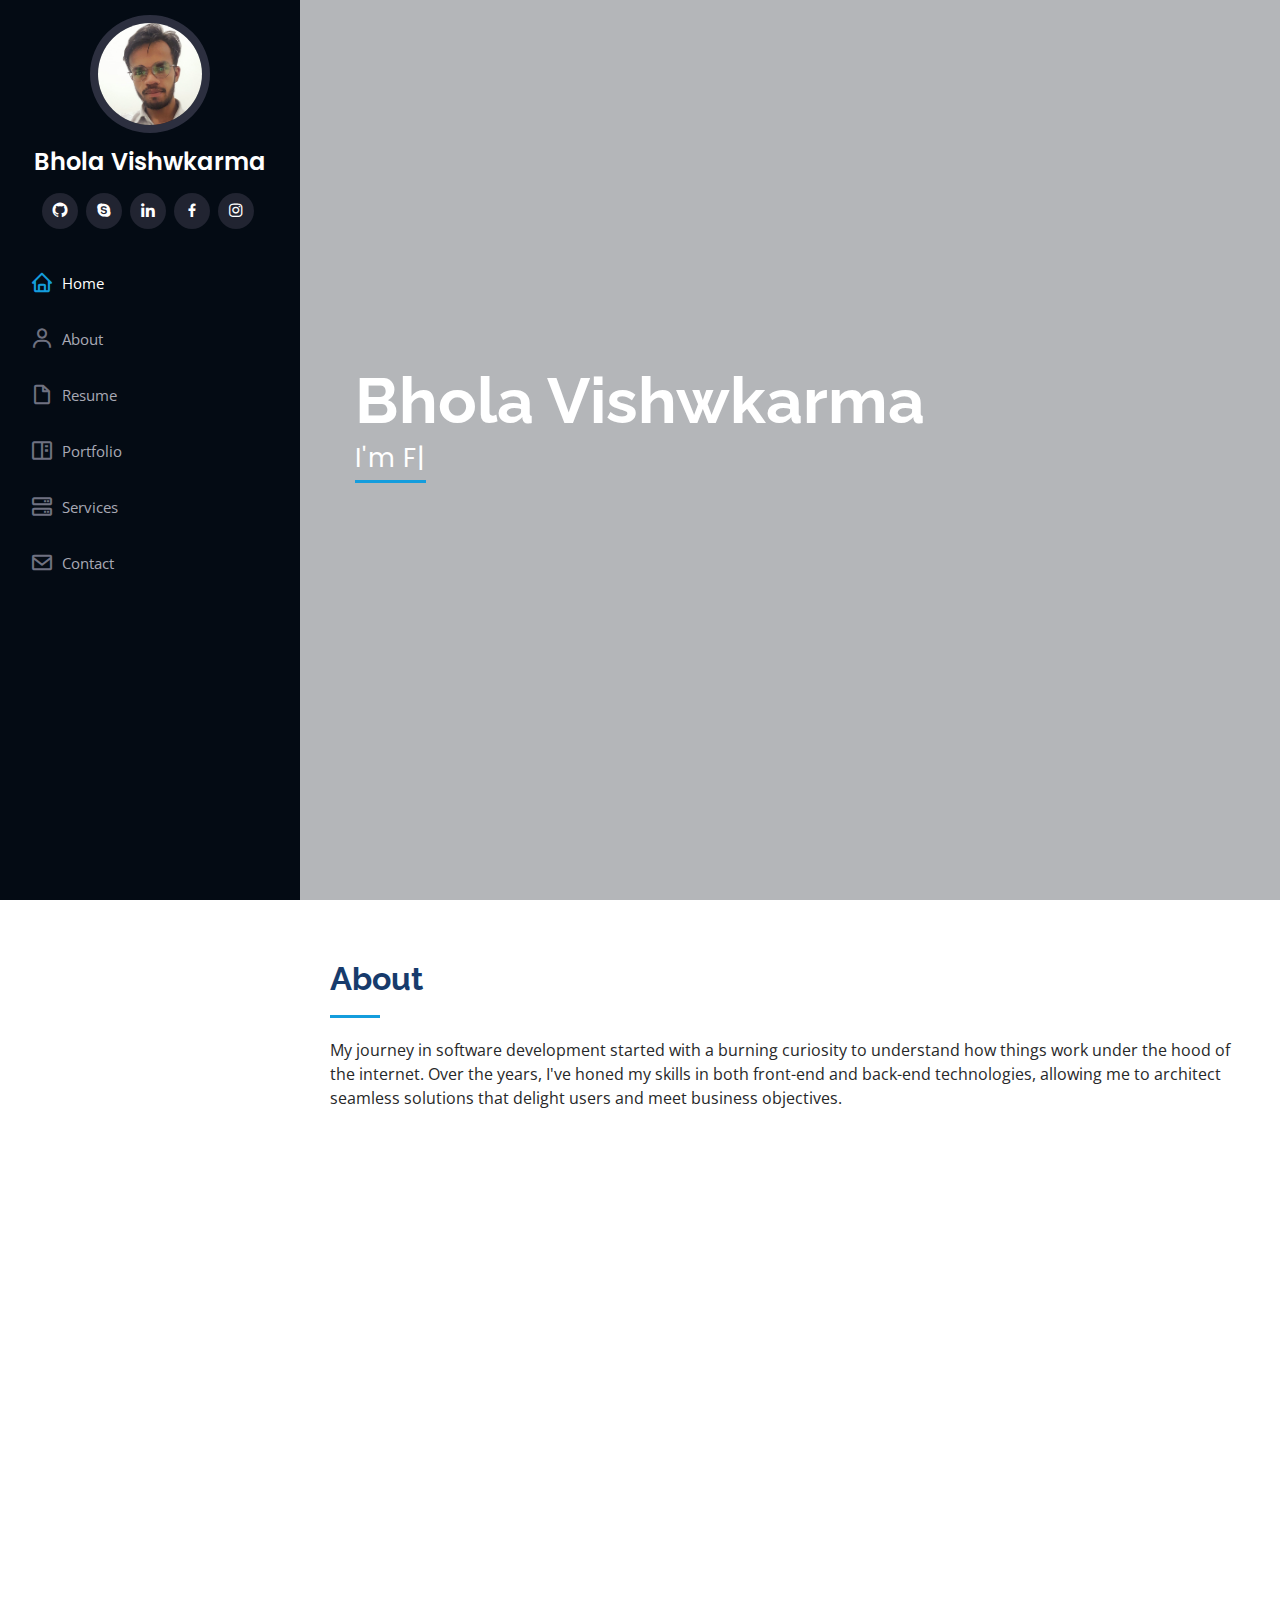
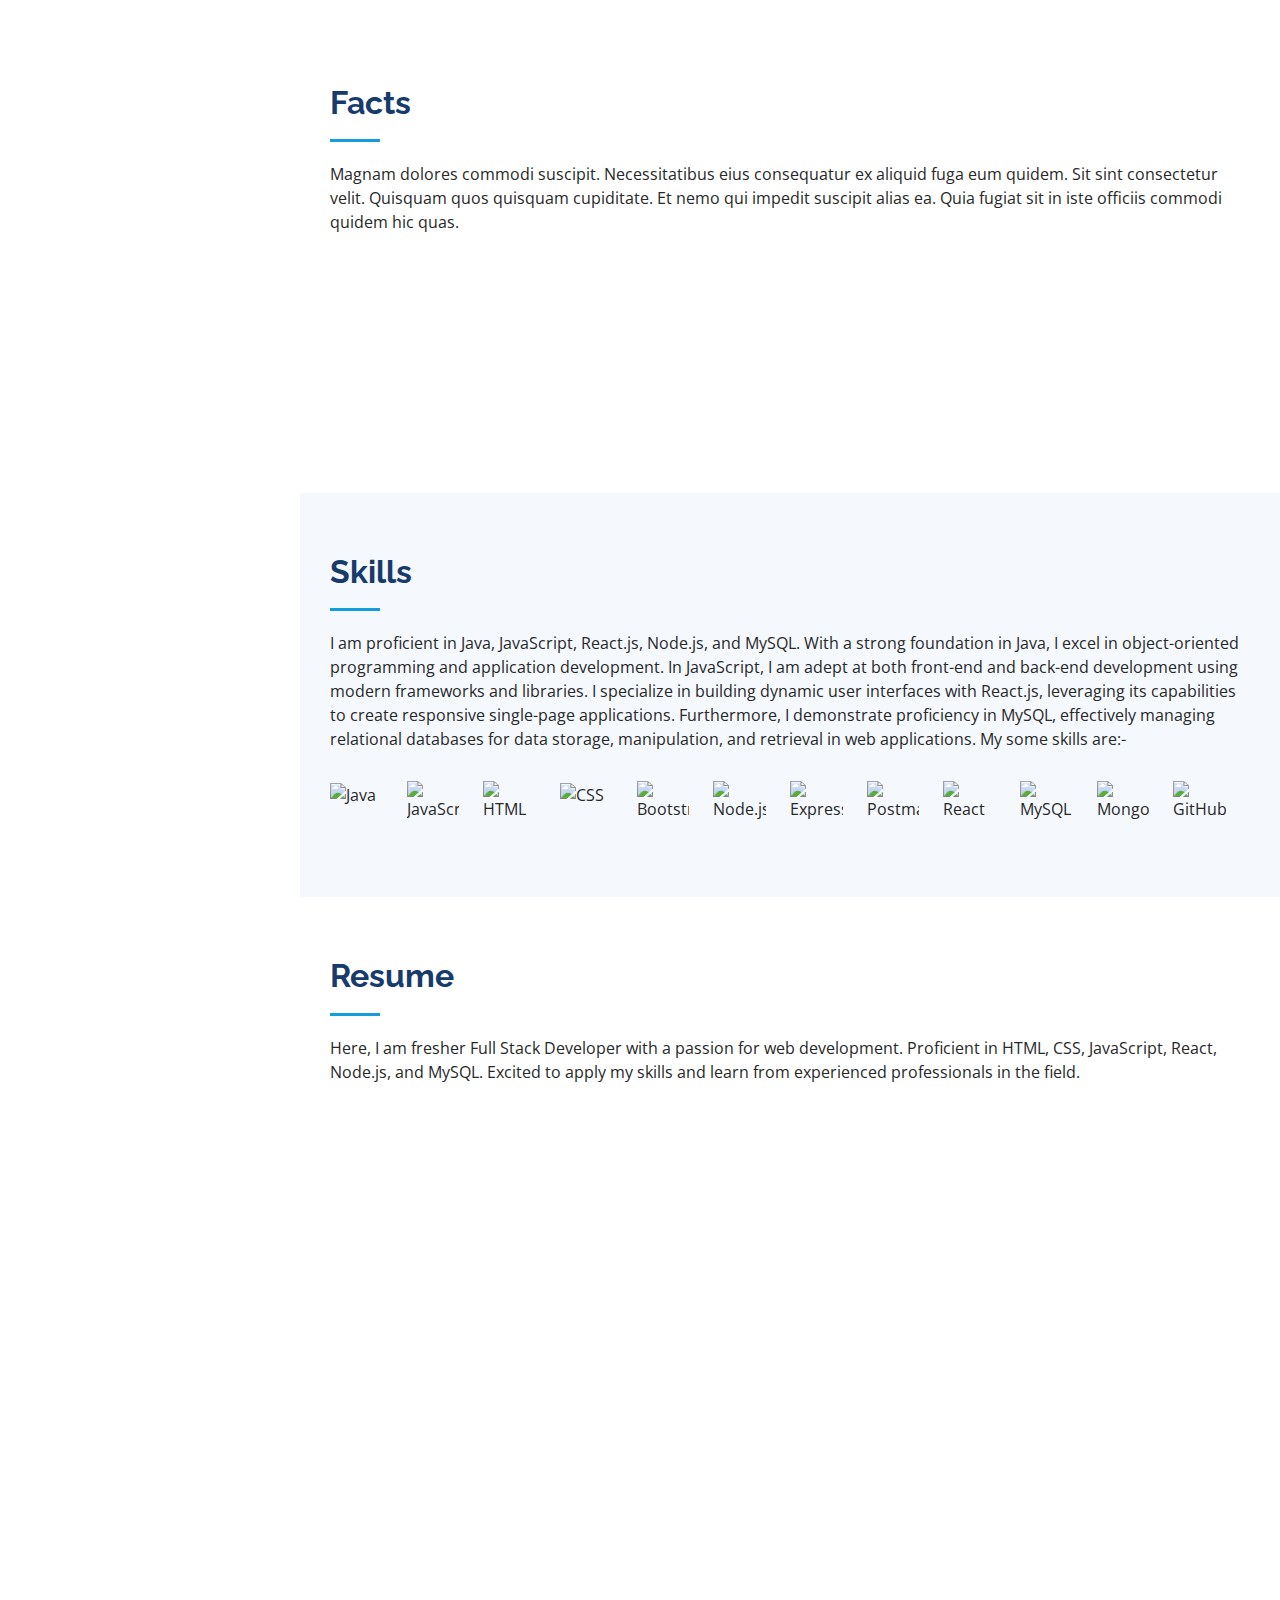
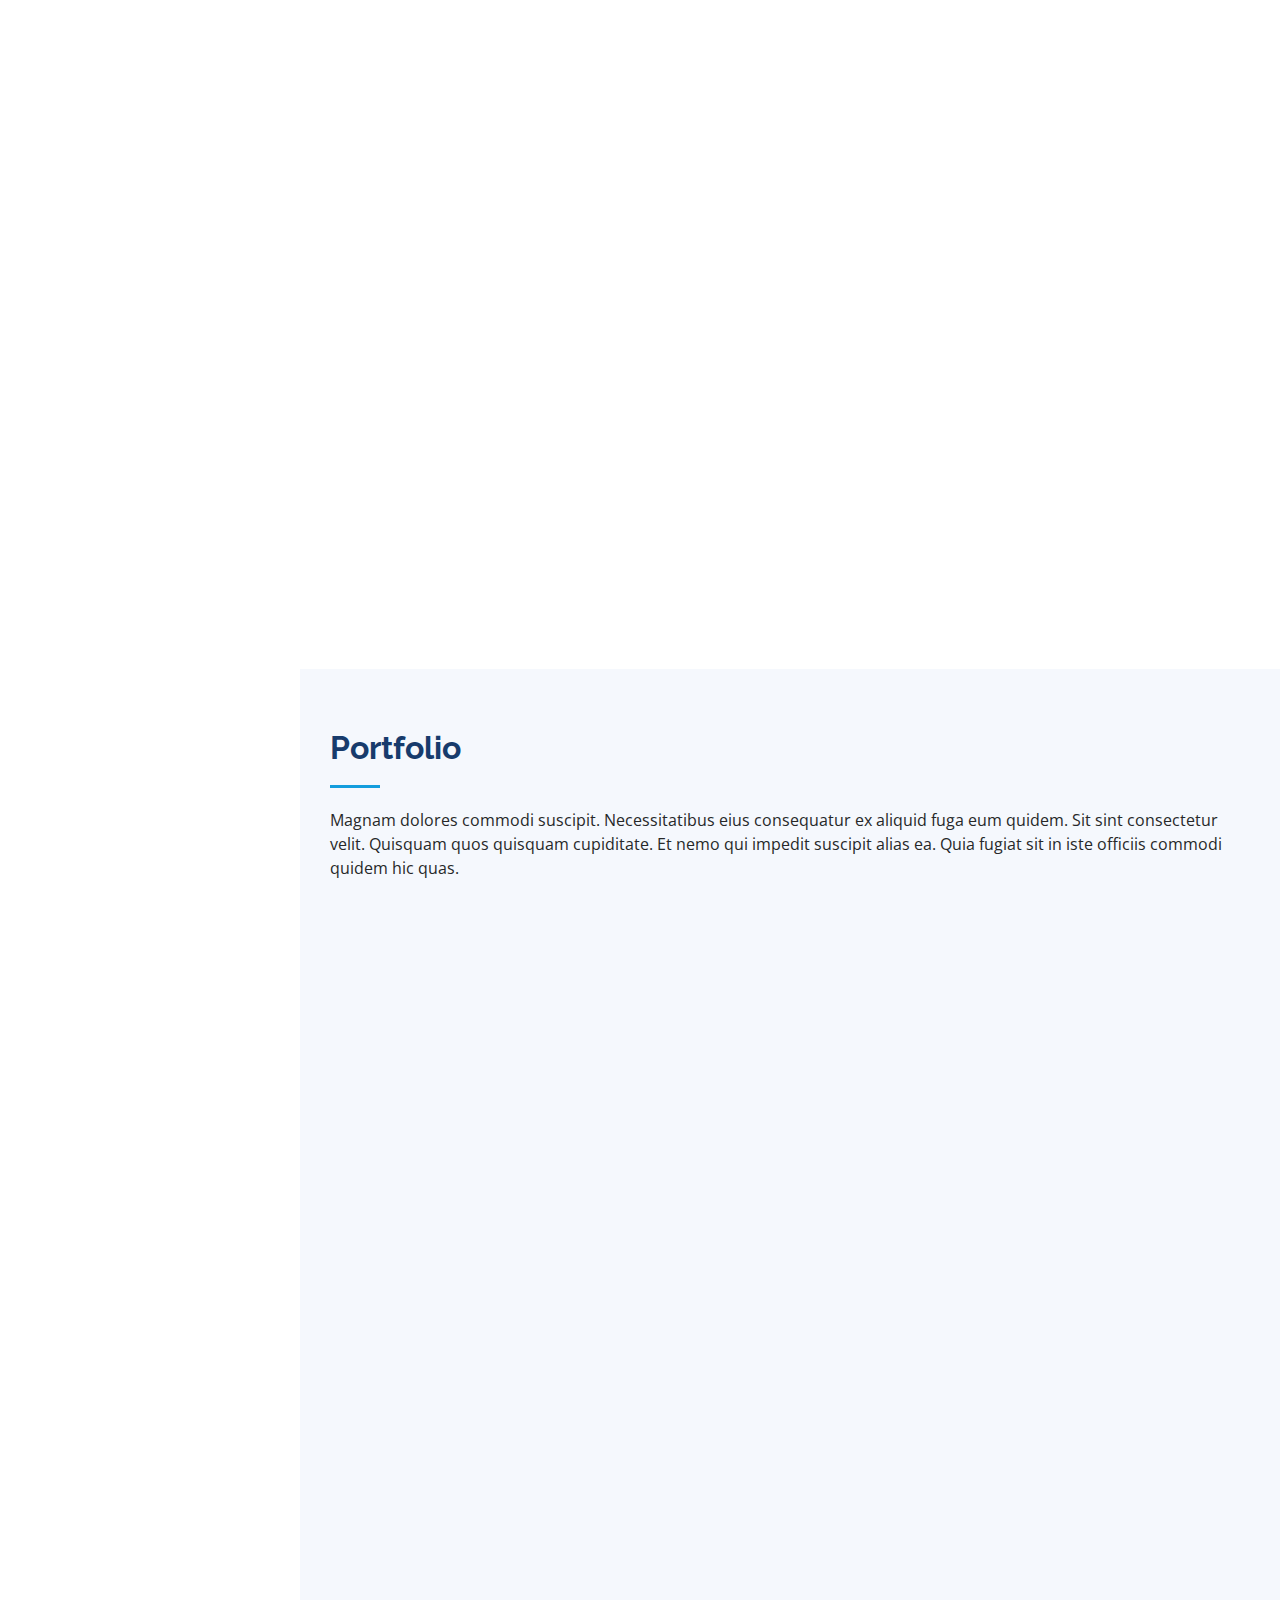
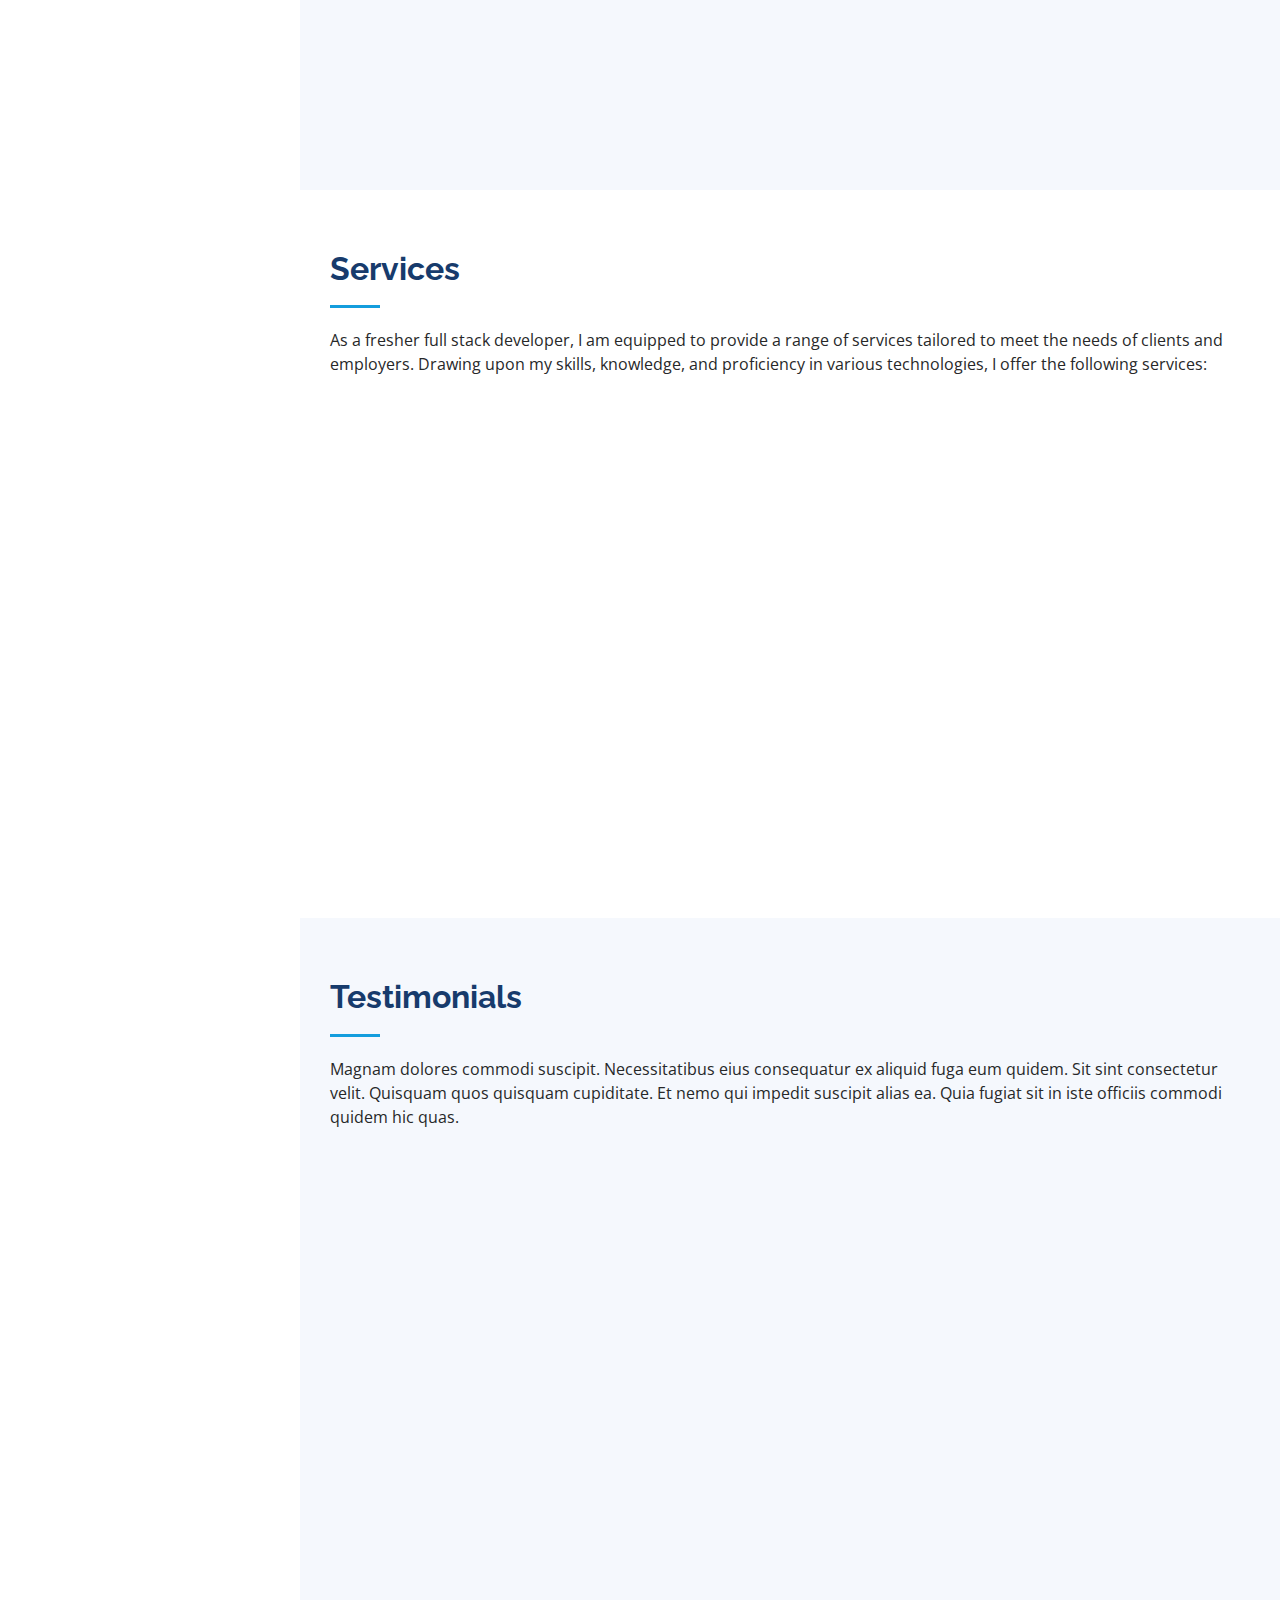
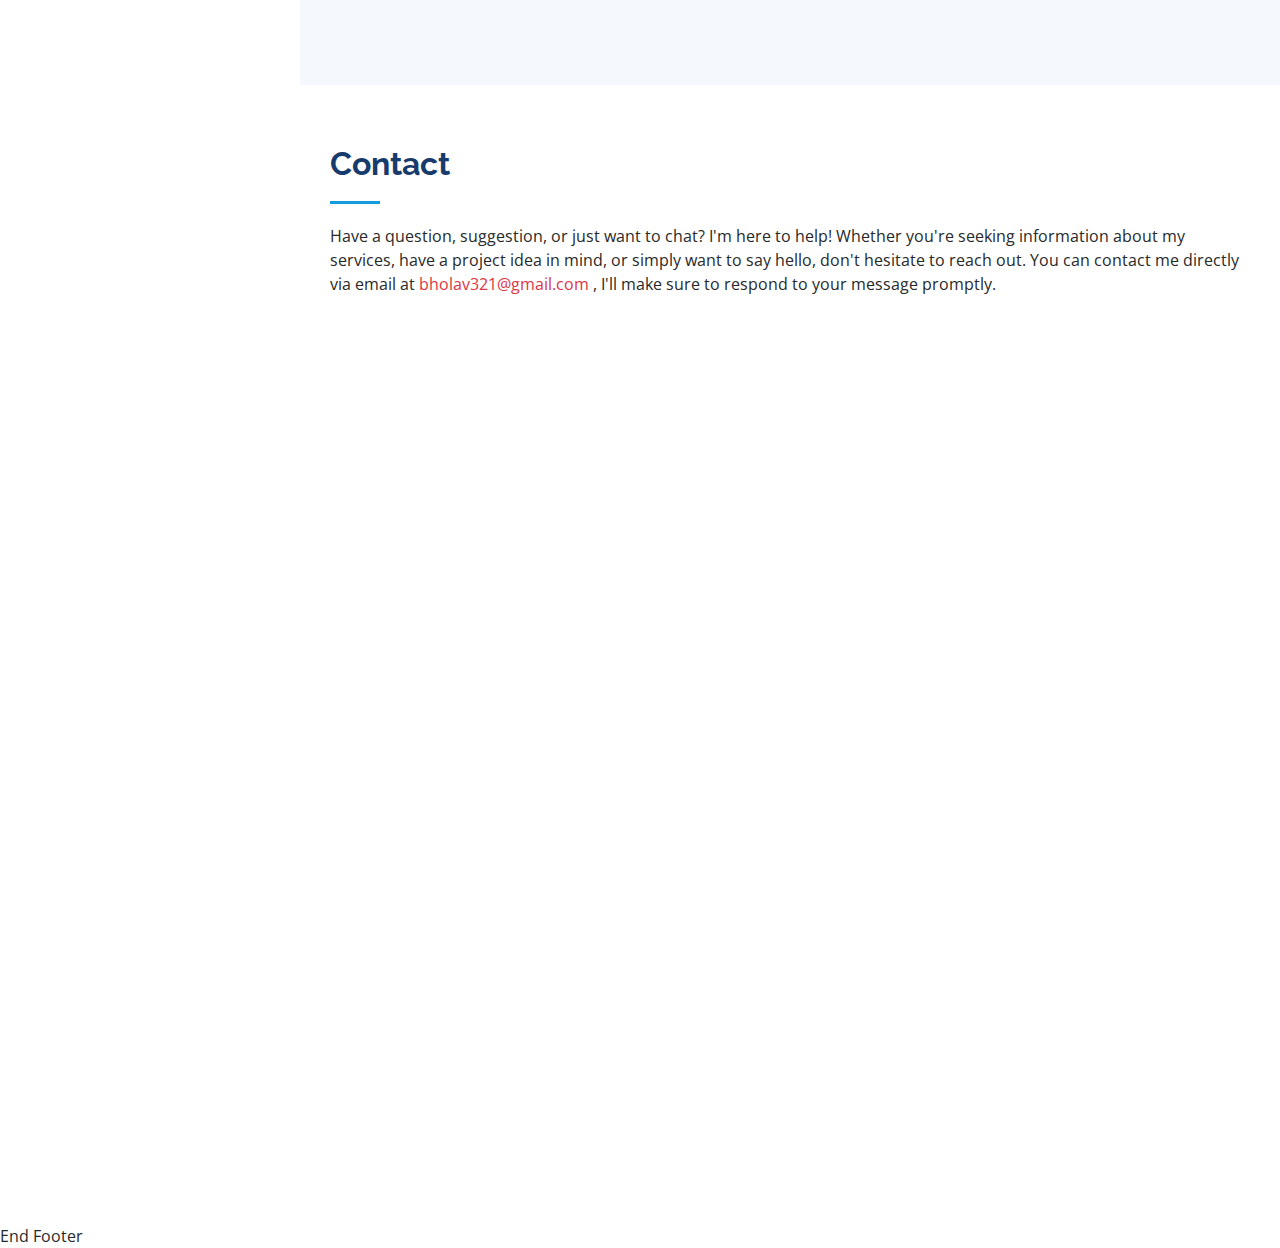
==== commit d6acd0b8: "update" ====
--- a/index.html
+++ b/index.html
@@ -77,7 +77,7 @@
   <section id="hero" class="d-flex flex-column justify-content-center align-items-center">
     <div class="hero-container" data-aos="fade-in">
       <h1>Bhola Vishwkarma</h1>
-      <p>I'm <span class="typed" data-typed-items="Front-end Developer, Back-end Developer, "></span></p>
+      <p><span class="typed" data-typed-items="I'm Full Stack Developer,Crafting Digital Futures... "></span></p>
     </div>
   </section><!-- End Hero -->
 
@@ -202,12 +202,65 @@
             user interfaces with React.js, leveraging its capabilities to create responsive single-page applications.
             Furthermore, I demonstrate proficiency in MySQL, effectively managing relational databases for data storage,
             manipulation, and retrieval in web applications.
+            My some skills are:-
           </p>
         </div>
 
         <div class="row skills-content">
 
-          <div class="col-lg-6" data-aos="fade-up">
+          <div class="row">
+            <div class="col-lg-1 col-md-2 col-sm-4 col-6 mb-3">
+              <img src="https://cdn.iconscout.com/icon/free/png-512/free-java-60-1174953.png?f=webp&w=256" alt="Java"
+                class="img-fluid">
+            </div>
+            <div class="col-lg-1 col-md-2 col-sm-4 col-6 mb-3">
+              <img src="https://cdn.iconscout.com/icon/free/png-512/free-javascript-1-225993.png?f=webp&w=256"
+                alt="JavaScript" class="img-fluid">
+            </div>
+            <div class="col-lg-1 col-md-2 col-sm-4 col-6 mb-3">
+              <img src="https://cdn.iconscout.com/icon/free/png-512/free-html-59-225995.png?f=webp&w=256" alt="HTML"
+                class="img-fluid">
+            </div>
+            <div class="col-lg-1 col-md-2 col-sm-4 col-6 mb-3">
+              <img src="https://cdn.iconscout.com/icon/free/png-512/free-css-38-226095.png?f=webp&w=256" alt="CSS"
+                class="img-fluid">
+            </div>
+            <div class="col-lg-1 col-md-2 col-sm-4 col-6 mb-3">
+              <img src="https://cdn.iconscout.com/icon/free/png-512/free-bootstrap-6-1175203.png?f=webp&w=256"
+                alt="Bootstrap" class="img-fluid">
+            </div>
+            <div class="col-lg-1 col-md-2 col-sm-4 col-6 mb-3">
+              <img src="https://cdn.iconscout.com/icon/free/png-512/free-nodejs-2-226035.png?f=webp&w=256" alt="Node.js"
+                class="img-fluid">
+            </div>
+            <div class="col-lg-1 col-md-2 col-sm-4 col-6 mb-3">
+              <img src="https://cdn.iconscout.com/icon/free/png-512/free-express-2-282577.png?f=webp&w=256"
+                alt="Express" class="img-fluid">
+            </div>
+            <div class="col-lg-1 col-md-2 col-sm-4 col-6 mb-3">
+              <img src="https://cdn.iconscout.com/icon/free/png-512/free-postman-3521648-2945092.png?f=webp&w=256"
+                alt="Postman" class="img-fluid">
+            </div>
+            <div class="col-lg-1 col-md-2 col-sm-4 col-6 mb-3">
+              <img src="https://cdn.iconscout.com/icon/free/png-512/free-react-3-1175109.png?f=webp&w=256" alt="React"
+                class="img-fluid">
+            </div>
+            <div class="col-lg-1 col-md-2 col-sm-4 col-6 mb-3">
+              <img src="https://cdn.iconscout.com/icon/free/png-512/free-mysql-3521596-2945040.png?f=webp&w=256"
+                alt="MySQL" class="img-fluid">
+            </div>
+            <div class="col-lg-1 col-md-2 col-sm-4 col-6 mb-3">
+              <img src="https://cdn.iconscout.com/icon/free/png-512/free-mongodb-5-1175140.png?f=webp&w=256"
+                alt="MongoDB" class="img-fluid">
+            </div>
+            <div class="col-lg-1 col-md-2 col-sm-4 col-6 mb-3">
+              <img src="https://cdn.iconscout.com/icon/free/png-512/free-github-163-761603.png?f=webp&w=256"
+                alt="GitHub" class="img-fluid">
+            </div>
+          </div>
+
+
+          <!-- <div class="col-lg-6" data-aos="fade-up">
 
             <div class="progress">
               <span class="skill">HTML <i class="val">100%</i></span>
@@ -275,7 +328,7 @@
 
             </div>
 
-          </div>
+          </div> -->
 
         </div>
     </section><!-- End Skills Section -->
@@ -318,7 +371,7 @@
                 skills through hands-on projects, internships, and industrial training programs.</p>
             </div>
             <div class="resume-item">
-              <h4>Higher Secondar Education</h4>
+              <h4>Higher Secondary Education</h4>
               <h5>2018 - 2019</h5>
               <p><em>Government Nutan Higher Secondary School</em></p>
               <p>I successfully completed my 12th grade education with Physics, Chemistry, and Mathematics (PCM) as my
@@ -502,39 +555,47 @@
 
         <div class="section-title">
           <h2>Services</h2>
-          <p>As a fresher full stack developer, I am equipped to provide a range of services tailored to meet the needs of clients and employers. Drawing upon my skills, knowledge, and proficiency in various technologies, I offer the following services:</p>
+          <p>As a fresher full stack developer, I am equipped to provide a range of services tailored to meet the needs
+            of clients and employers. Drawing upon my skills, knowledge, and proficiency in various technologies, I
+            offer the following services:</p>
         </div>
 
         <div class="row">
           <div class="col-lg-4 col-md-6 icon-box" data-aos="fade-up">
             <div class="icon"><i class="bi bi-briefcase"></i></div>
             <h4 class="title"><a href="">Website Development</a></h4>
-            <p class="description">Create static or dynamic websites for clients using front-end technologies like HTML, CSS, JavaScript and back-end technologies like Node.js.</p>
+            <p class="description">Create static or dynamic websites for clients using front-end technologies like HTML,
+              CSS, JavaScript and back-end technologies like Node.js.</p>
           </div>
           <div class="col-lg-4 col-md-6 icon-box" data-aos="fade-up" data-aos-delay="100">
             <div class="icon"><i class="bi bi-card-checklist"></i></div>
             <h4 class="title"><a href="">Web Application Development</a></h4>
-            <p class="description">Build interactive web applications using frameworks like React.js for the front end and frameworks like Express.js, NodeJs for the back end.</p>
+            <p class="description">Build interactive web applications using frameworks like React.js for the front end
+              and frameworks like Express.js, NodeJs for the back end.</p>
           </div>
           <div class="col-lg-4 col-md-6 icon-box" data-aos="fade-up" data-aos-delay="200">
             <div class="icon"><i class="bi bi-bar-chart"></i></div>
             <h4 class="title"><a href="">E-commerce Solutions</a></h4>
-            <p class="description">Develop e-commerce websites or integrate e-commerce functionality into existing websites using platforms like WooCommerce, Shopify, or custom-built solutions.</p>
+            <p class="description">Develop e-commerce websites or integrate e-commerce functionality into existing
+              websites using platforms like WooCommerce, Shopify, or custom-built solutions.</p>
           </div>
           <div class="col-lg-4 col-md-6 icon-box" data-aos="fade-up" data-aos-delay="300">
             <div class="icon"><i class="bi bi-binoculars"></i></div>
             <h4 class="title"><a href="">Database Design and Management</a></h4>
-            <p class="description">Design, implement, and manage databases using SQL or NoSQL databases such as MySQL, PostgreSQL or MongoDB</p>
+            <p class="description">Design, implement, and manage databases using SQL or NoSQL databases such as MySQL,
+              PostgreSQL or MongoDB</p>
           </div>
           <div class="col-lg-4 col-md-6 icon-box" data-aos="fade-up" data-aos-delay="400">
             <div class="icon"><i class="bi bi-brightness-high"></i></div>
             <h4 class="title"><a href="">API Development</a></h4>
-            <p class="description">Create RESTful or GraphQL APIs to enable communication between different parts of a web application or to integrate third-party services.</p>
+            <p class="description">Create RESTful or GraphQL APIs to enable communication between different parts of a
+              web application or to integrate third-party services.</p>
           </div>
           <div class="col-lg-4 col-md-6 icon-box" data-aos="fade-up" data-aos-delay="500">
             <div class="icon"><i class="bi bi-calendar4-week"></i></div>
             <h4 class="title"><a href="">Testing and Quality Assurance</a></h4>
-            <p class="description">Perform testing and debugging of web applications to ensure they meet quality standards and are free of bugs and errors.</p>
+            <p class="description">Perform testing and debugging of web applications to ensure they meet quality
+              standards and are free of bugs and errors.</p>
           </div>
         </div>
 
@@ -640,7 +701,8 @@
           <h2>Contact</h2>
           <p>Have a question, suggestion, or just want to chat? I'm here to help! Whether you're seeking information
             about my services, have a project idea in mind, or simply want to say hello, don't hesitate to reach out.
-            You can contact me directly via email at <span class="text-danger">bholav321@gmail.com</span> , I'll make sure to respond to your message promptly.
+            You can contact me directly via email at <span class="text-danger">bholav321@gmail.com</span> , I'll make
+            sure to respond to your message promptly.
           </p>
         </div>
 
--- a/assets/css/style.css
+++ b/assets/css/style.css
@@ -241,8 +241,10 @@
 #hero {
   width: 100%;
   height: 100vh;
-  background: url("../img/hero-bg.jpg") top center;
+  /* background: url("../img/image.png") top center; */
+  background: url("https://wallpapercave.com/wp/wp2757874.gif");
   background-size: cover;
+  background-repeat: no-repeat;
 }
 
 #hero:before {
